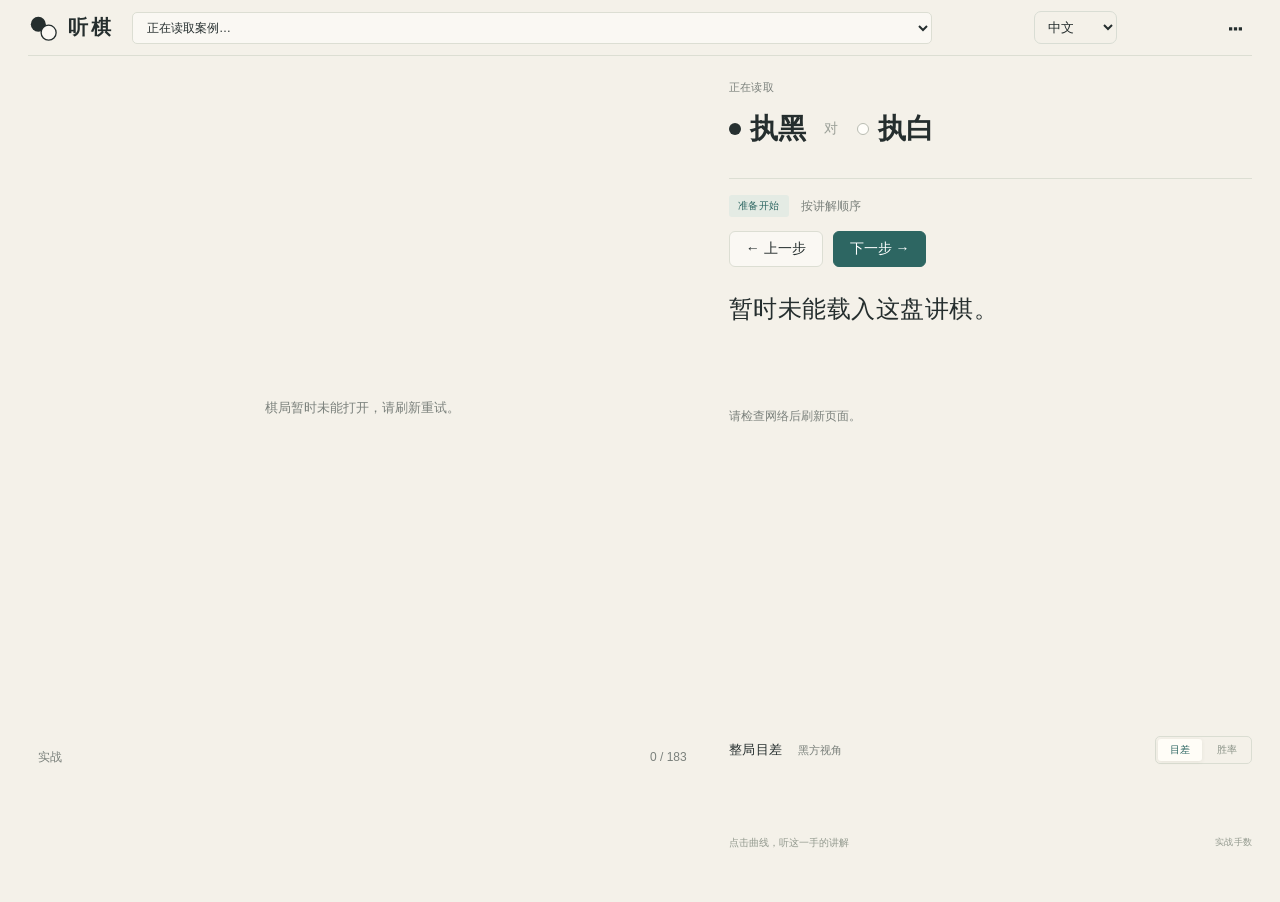
==== best-player-2026-game-2/index.html @ 72b64e88 "Make review manual, spacious, and automatically resumed" ====
<!doctype html>
<html lang="zh-CN">
<head>
<base href="../">
<meta charset="utf-8">
<meta name="viewport" content="width=device-width,initial-scale=1">
<meta name="theme-color" content="#f4f1e9">
<meta name="description" content="逐步审阅棋局与变化，直接修改讲解，自动保存修改与上次位置。">
<title>听棋 · 申真谞与杨楷文</title>
<link rel="icon" href="favicon.svg" type="image/svg+xml">
<link rel="stylesheet" href="styles.css?v=20261025-review-layout2">
</head>
<body>
<div class="app">
<header class="topbar">
  <a class="brand" href="./" aria-label="听棋首页"><svg viewBox="0 0 32 32" aria-hidden="true"><circle cx="11" cy="12" r="8" fill="currentColor"/><circle cx="22" cy="21" r="8" fill="#faf8f3" stroke="currentColor" stroke-width="1.4"/></svg><span>听棋</span></a>
  <label class="case-picker"><span class="sr-only">选择讲棋案例</span><select id="case-select" aria-label="选择讲棋案例"><option>正在读取案例…</option></select></label>
  <select id="language" class="language-picker" aria-label="讲解语言 / Language"><option value="zh">中文</option><option value="en">English</option></select>
  <details class="tools-menu"><summary aria-label="更多工具">⋯</summary><div class="tools-menu-content">
    <a id="video-link" target="_blank" rel="noopener">原视频 ↗</a>
    <button id="review-toggle" type="button" aria-pressed="false">备选原话与落点修正</button>
    <button id="backup-review" type="button" title="保存一份修改备份，换电脑时可恢复">备份修改</button>
    <button id="restore-review" type="button">恢复修改备份</button>
    <button id="source-button" type="button">棋谱与分析来源</button>
  </div></details>
</header>
<main class="workspace" aria-label="棋谱审阅">
  <section class="board-stage" aria-label="只读棋盘">
    <div id="board" class="board-host"><p class="loading" role="status">正在打开棋局…</p></div>
    <div class="board-foot"><span id="board-context">实战</span><span id="board-move">0 / 183</span></div>
  </section>
  <aside class="lecture-panel">
    <div class="game-heading"><p class="eyebrow"><span id="game-event">正在读取</span> <span id="game-date"></span></p>
      <h1><span><i class="stone-dot black"></i><span id="black-name">执黑</span></span><em>对</em><span><i class="stone-dot white"></i><span id="white-name">执白</span></span></h1>
      <p id="game-result" class="game-result"></p>
    </div>
    <section class="transcript" aria-label="当前讲解">
      <div class="caption-top"><span id="segment-badge" class="badge">准备开始</span><span id="segment-label" class="segment-label">按讲解顺序</span></div>
      <nav class="review-navigation" aria-label="手动切换讲解"><button id="previous" type="button" aria-label="上一步">← 上一步</button><button id="next" type="button" aria-label="下一步">下一步 →</button><span id="review-progress" class="review-progress" role="status"></span></nav>
      <p id="comment" class="comment" aria-live="polite" contenteditable="plaintext-only" role="textbox" aria-label="直接编辑当前注释" aria-multiline="true" spellcheck="false">从实战到变化，跟着讲解一路看下去。</p>
      <p id="segment-detail" class="segment-detail"></p>
    </section>
    <section class="key-section" aria-label="关键手快捷入口"><div class="section-heading"><h2 id="key-heading">从关键手看起</h2><span id="key-hint">点击直接跳转</span></div><div id="key-moves" class="key-grid"></div></section>
  </aside>
</main>
<section class="analysis" aria-label="全局形势与跳转">
  <div class="analysis-heading"><div><h2 id="chart-heading">整局目差</h2><span id="evaluation">黑方视角</span></div><div class="chart-modes" role="group" aria-label="曲线类型"><button id="mode-score" type="button" aria-pressed="true">目差</button><button id="mode-winrate" type="button" aria-pressed="false">胜率</button></div></div>
  <div id="chart-wrap" class="chart-wrap"><svg id="chart" viewBox="0 0 1100 98" preserveAspectRatio="none" tabindex="0" role="slider" aria-label="形势曲线，点击或左右键选择实战手数" aria-valuemin="1" aria-valuemax="183" aria-valuenow="1"></svg><div id="chart-tooltip" class="chart-tooltip" hidden></div></div>
  <div class="analysis-foot"><span id="analysis-hint">点击曲线，听这一手的讲解</span><span id="analysis-credit">实战手数</span></div>
</section>
</div>
<dialog id="review-tools-dialog"><div class="dialog-top"><h2>备选原话与落点修正</h2><button id="close-review-tools" type="button" aria-label="关闭辅助工具">×</button></div><section id="review-editor" aria-label="人工配句与注释编辑" hidden></section></dialog>
<dialog id="source-dialog" aria-labelledby="source-title">
  <div class="dialog-top"><h2 id="source-title">关于这盘讲棋</h2><button id="close-source" class="icon-button" type="button" aria-label="关闭">×</button></div>
  <p>讲解文字整理自明玥谈棋，按讲解顺序播放实战与变化。棋盘只用于观看。</p>
  <p>当前使用中英文本讲解，暂停合成配音。开场和收尾不进入棋局注释；棋手姓名在注释中改为黑白双方，原始转录和修改记录另存备查。英文为原注释的翻译，仍待人工审阅。</p>
  <dl><div><dt>当前内容</dt><dd id="coverage"></dd></div><div><dt>形势分析</dt><dd id="analysis-description"></dd></div></dl>
  <p class="source-links"><a id="analysis-source" target="_blank" rel="noopener">分析来源 ↗</a><a id="game-source" target="_blank" rel="noopener">实战棋谱 ↗</a><a id="lecture-source" target="_blank" rel="noopener">讲解来源 ↗</a><a id="sgf-download" download>下载注释谱 ↓</a></p>
  <p class="fine-print">原话与手数对应仍供人工审阅。讲者提到的AI数值保留在原文中，与图表的数据分别注明来源。</p>
</dialog>
<div id="notice" class="notice" role="status" hidden></div>
<script type="module" src="app.mjs?v=20261025-review-layout2"></script>
</body>
</html>
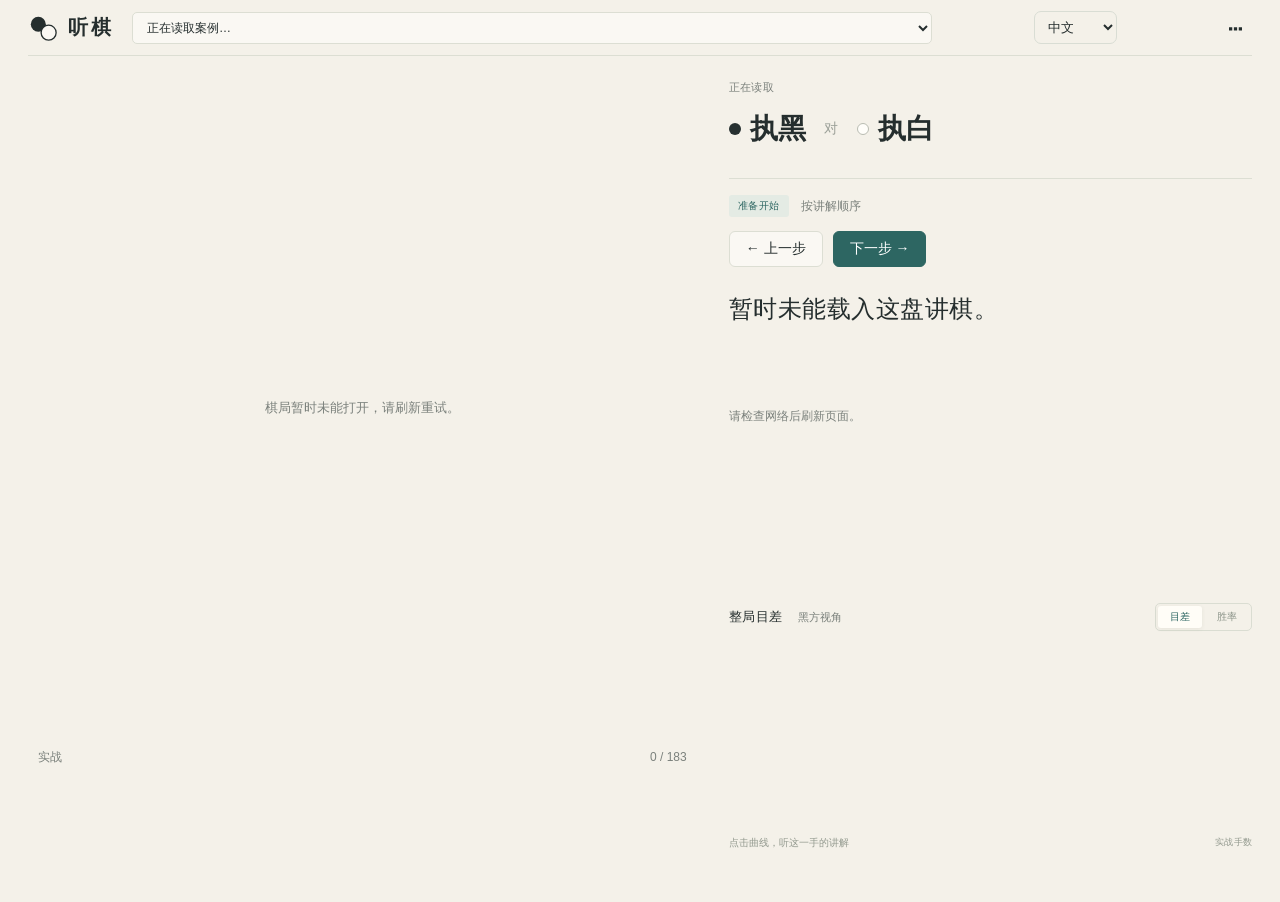
==== commit 0af62cb0: "Make review manual, spacious, and automatically resumed" ====
--- a/best-player-2026-game-2/index.html
+++ b/best-player-2026-game-2/index.html
@@ -8,7 +8,7 @@
 <meta name="description" content="逐步审阅棋局与变化，直接修改讲解，自动保存修改与上次位置。">
 <title>听棋 · 申真谞与杨楷文</title>
 <link rel="icon" href="favicon.svg" type="image/svg+xml">
-<link rel="stylesheet" href="styles.css?v=20261025-review-layout2">
+<link rel="stylesheet" href="styles.css?v=20261025-multimark2">
 </head>
 <body>
 <div class="app">
@@ -21,6 +21,7 @@
     <button id="review-toggle" type="button" aria-pressed="false">备选原话与落点修正</button>
     <button id="backup-review" type="button" title="保存一份修改备份，换电脑时可恢复">备份修改</button>
     <button id="restore-review" type="button">恢复修改备份</button>
+    <button id="candidate-export" type="button">导出训练候选</button>
     <button id="source-button" type="button">棋谱与分析来源</button>
   </div></details>
 </header>
@@ -59,7 +60,7 @@
   <p class="fine-print">原话与手数对应仍供人工审阅。讲者提到的AI数值保留在原文中，与图表的数据分别注明来源。</p>
 </dialog>
 <div id="notice" class="notice" role="status" hidden></div>
-<script type="module" src="app.mjs?v=20261025-review-layout2"></script>
+<script type="module" src="app.mjs?v=20261025-multimark2"></script>
 </body>
 </html>
 
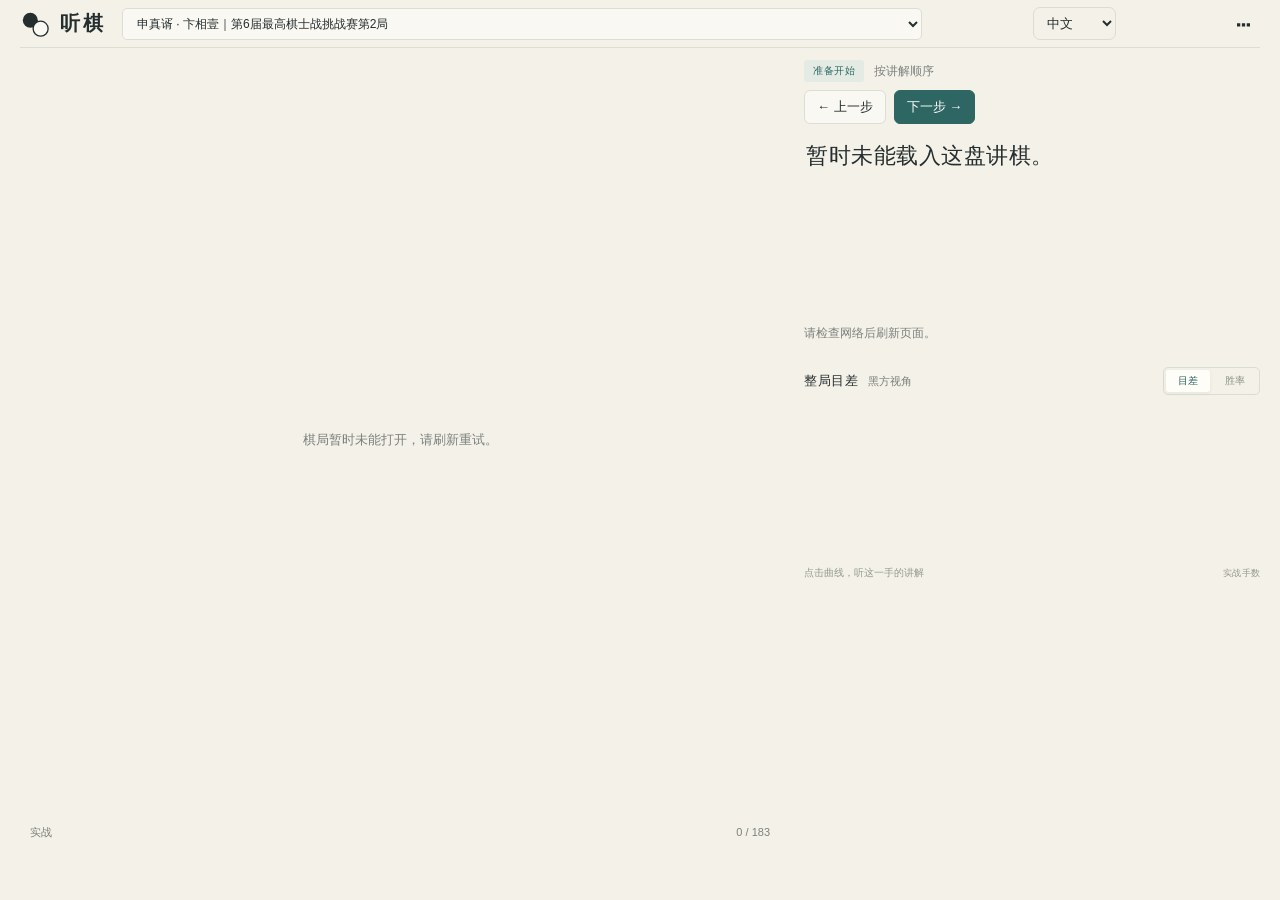
==== commit e0945677: "Add Chinese LG Cup lecture review and preserve existing cases" ====
--- a/best-player-2026-game-2/index.html
+++ b/best-player-2026-game-2/index.html
@@ -8,7 +8,7 @@
 <meta name="description" content="逐步审阅棋局与变化，直接修改讲解，自动保存修改与上次位置。">
 <title>听棋 · 申真谞与杨楷文</title>
 <link rel="icon" href="favicon.svg" type="image/svg+xml">
-<link rel="stylesheet" href="styles.css?v=20261025-multimark2">
+<link rel="stylesheet" href="styles.css?v=20261025-layout1">
 </head>
 <body>
 <div class="app">
@@ -60,7 +60,6 @@
   <p class="fine-print">原话与手数对应仍供人工审阅。讲者提到的AI数值保留在原文中，与图表的数据分别注明来源。</p>
 </dialog>
 <div id="notice" class="notice" role="status" hidden></div>
-<script type="module" src="app.mjs?v=20261025-multimark2"></script>
+<script type="module" src="app.mjs?v=20261025-layout1"></script>
 </body>
 </html>
-
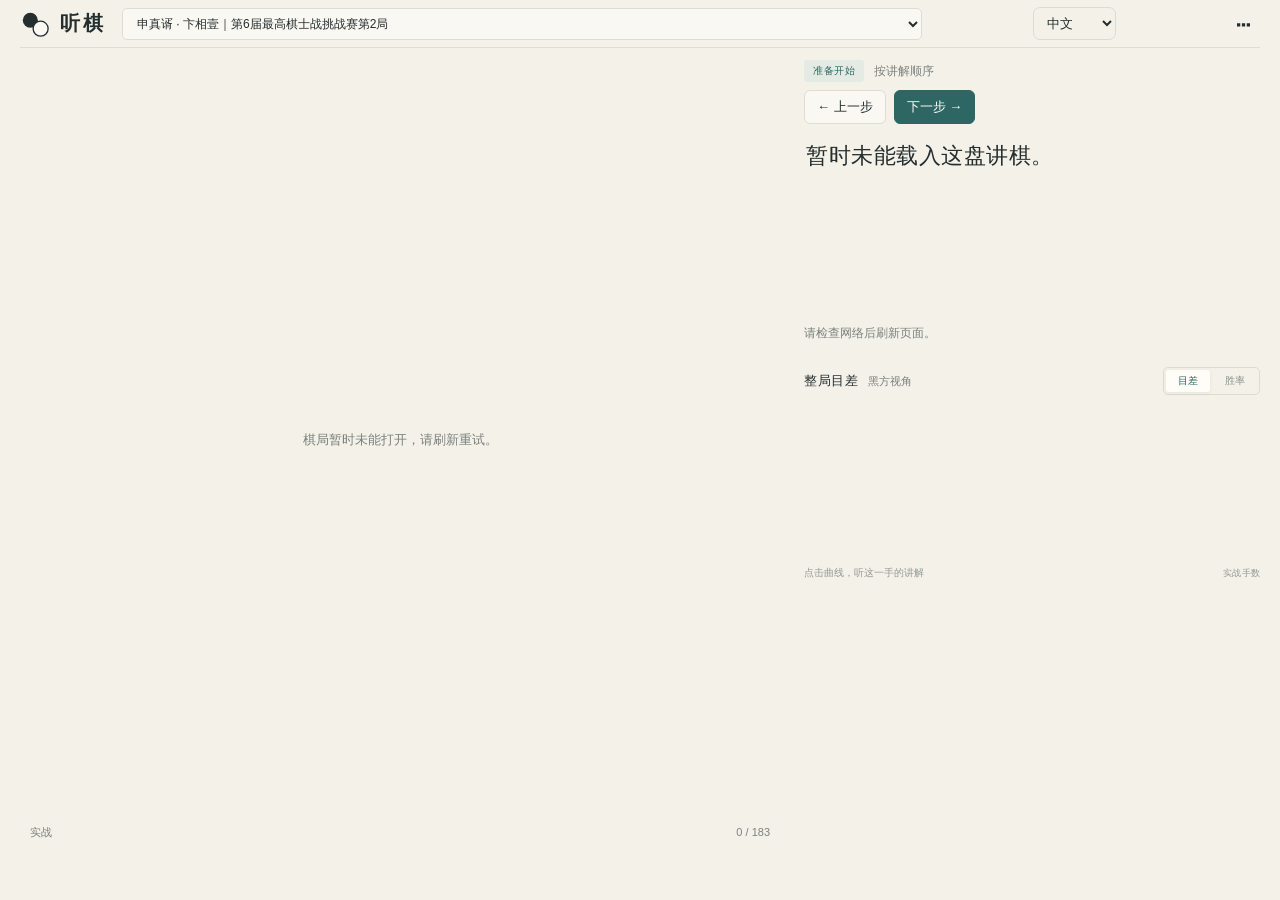
==== commit 7bf79265: "Load draft preservation fix without changing reviewed game data" ====
--- a/best-player-2026-game-2/index.html
+++ b/best-player-2026-game-2/index.html
@@ -60,6 +60,6 @@
   <p class="fine-print">原话与手数对应仍供人工审阅。讲者提到的AI数值保留在原文中，与图表的数据分别注明来源。</p>
 </dialog>
 <div id="notice" class="notice" role="status" hidden></div>
-<script type="module" src="app.mjs?v=20261025-layout1"></script>
+<script type="module" src="app.mjs?v=20261031-preserve1"></script>
 </body>
 </html>
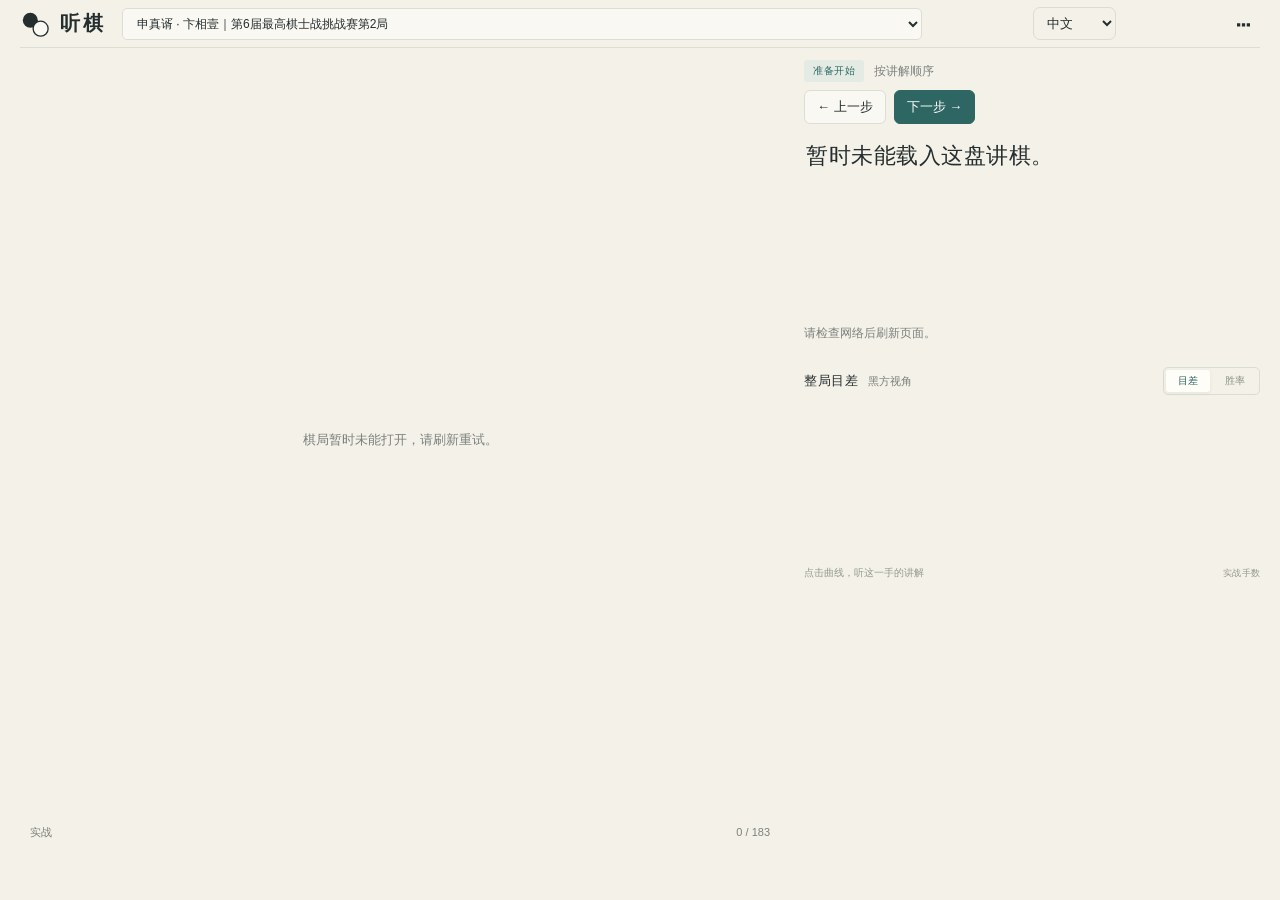
==== commit 77f99026: "Load draft preservation fix without changing reviewed game data" ====
--- a/best-player-2026-game-2/index.html
+++ b/best-player-2026-game-2/index.html
@@ -60,6 +60,6 @@
   <p class="fine-print">原话与手数对应仍供人工审阅。讲者提到的AI数值保留在原文中，与图表的数据分别注明来源。</p>
 </dialog>
 <div id="notice" class="notice" role="status" hidden></div>
-<script type="module" src="app.mjs?v=20261031-preserve1"></script>
+<script type="module" src="app.mjs?v=20261031-opening3"></script>
 </body>
 </html>
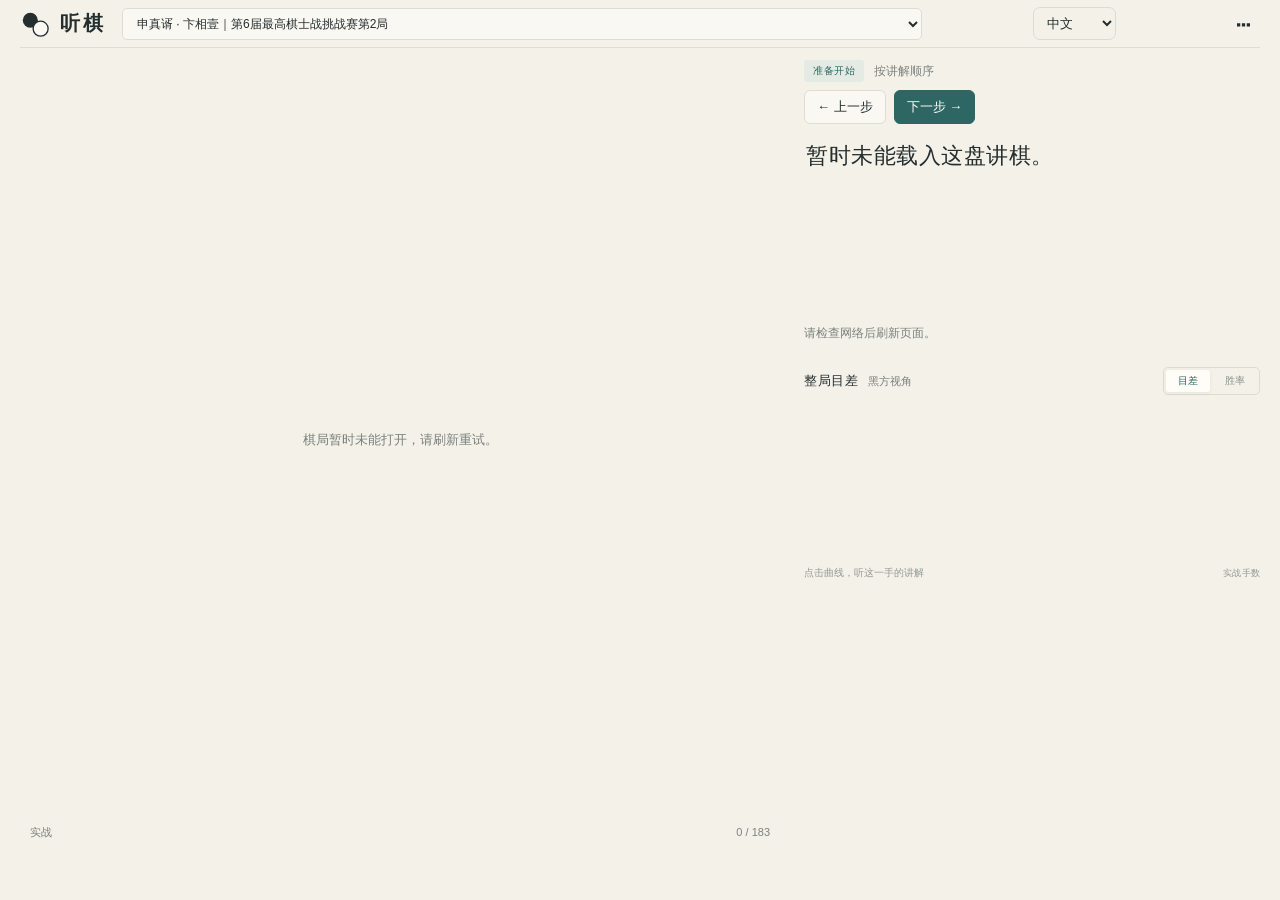
==== commit a867ea19: "Load draft preservation fix without changing reviewed game data" ====
--- a/best-player-2026-game-2/index.html
+++ b/best-player-2026-game-2/index.html
@@ -60,6 +60,6 @@
   <p class="fine-print">原话与手数对应仍供人工审阅。讲者提到的AI数值保留在原文中，与图表的数据分别注明来源。</p>
 </dialog>
 <div id="notice" class="notice" role="status" hidden></div>
-<script type="module" src="app.mjs?v=20261031-opening3"></script>
+<script type="module" src="app.mjs?v=20261031-opening4"></script>
 </body>
 </html>
